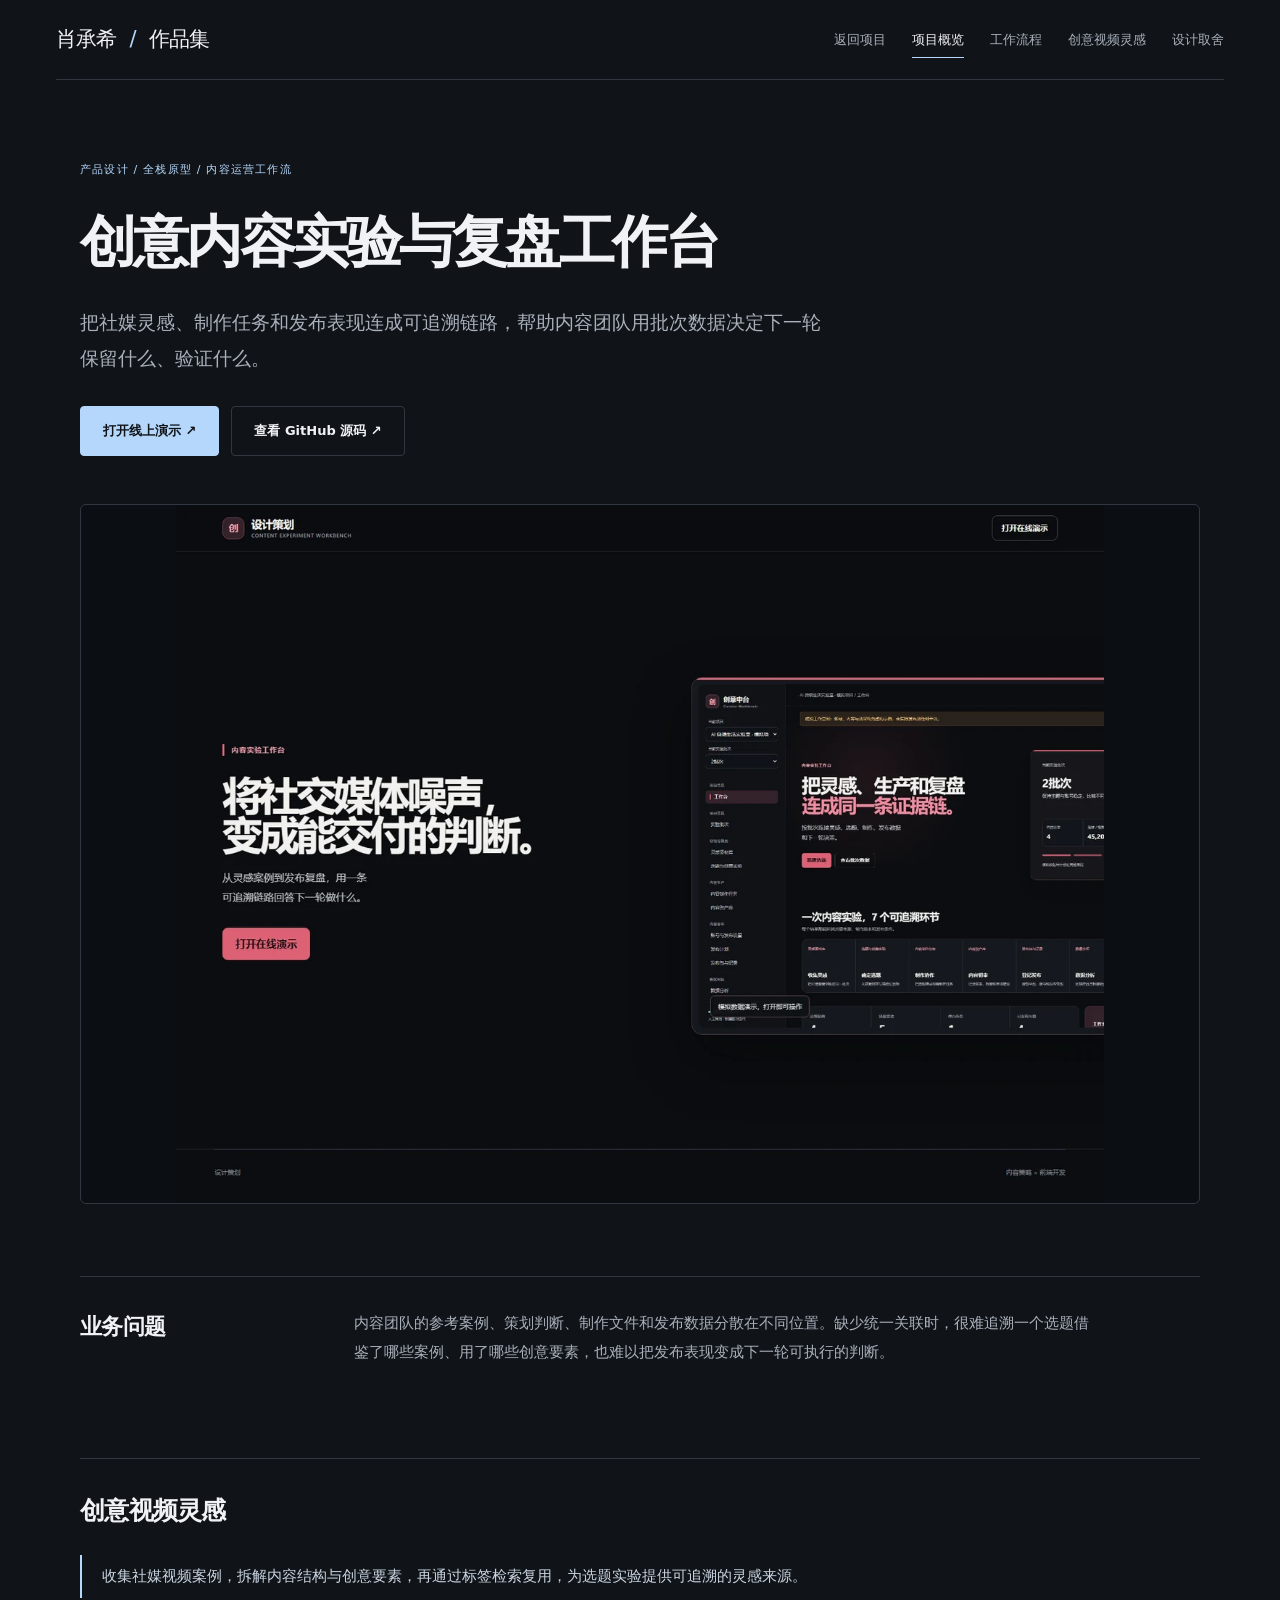
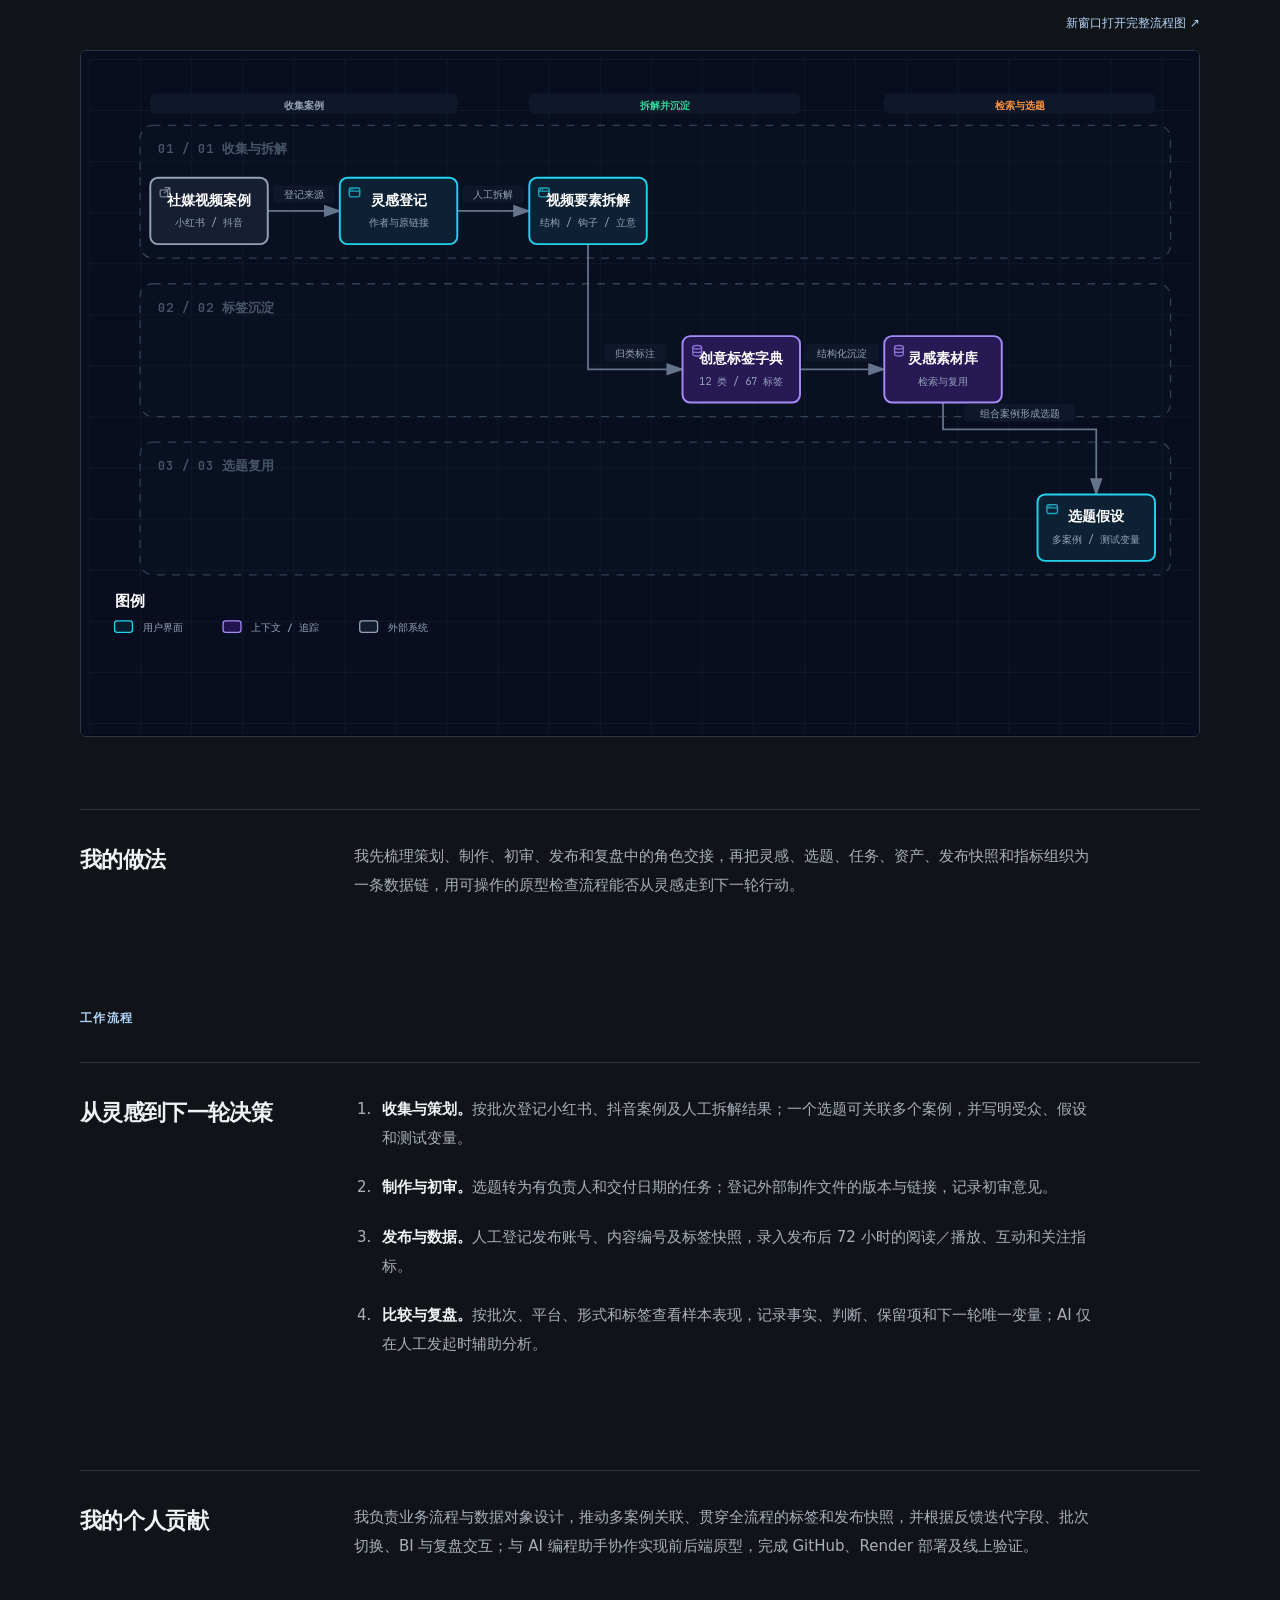
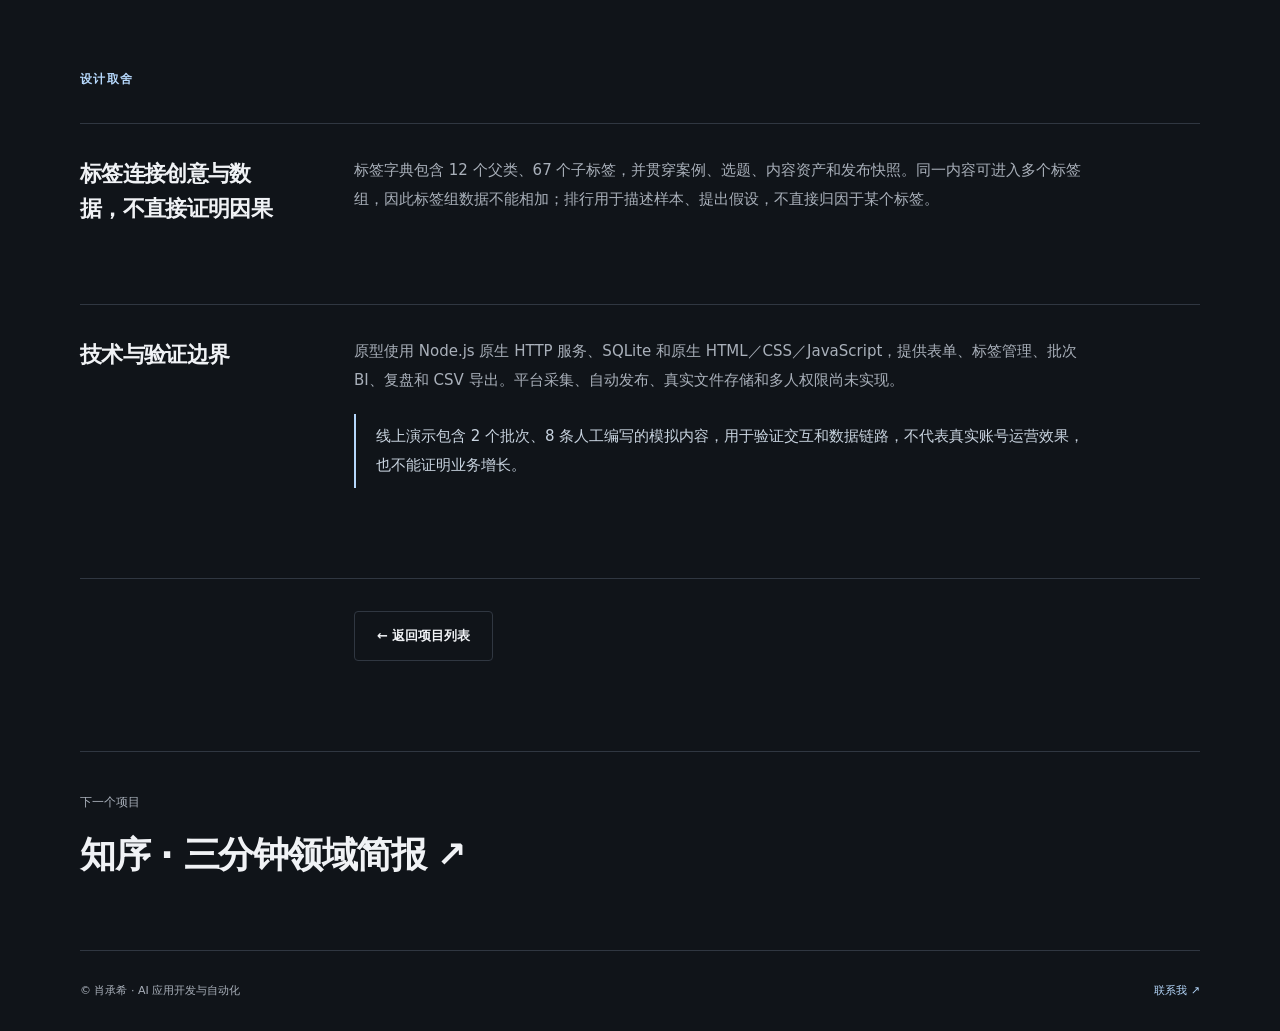
==== projects/creative-workbench.html @ 1be286d1 "Initial personal portfolio" ====
<!doctype html>
<html lang="zh-CN">
  <head>
    <meta charset="utf-8">
    <meta name="viewport" content="width=device-width, initial-scale=1">
    <meta name="robots" content="noindex,nofollow">
    <meta name="theme-color" content="#101419">
    <link rel="icon" href="data:,">
    <meta name="description" content="创意内容实验与复盘工作台：将灵感、选题、制作、发布表现和下一轮行动串成可追溯的内容工作流。">
    <title>创意内容实验与复盘工作台 · 肖承希</title>
    <link rel="stylesheet" href="../styles.css">
  </head>
  <body>
    <a class="skip-link" href="#overview">跳转到项目内容</a>
    <div class="page-shell signal-detail-shell">
      <header class="identity detail-identity">
        <div>
          <p class="detail-brand"><a href="../index.html">肖承希 <span aria-hidden="true">/</span> 作品集</a></p>
          <h2>AI 应用开发 / AI 自动化</h2>
          <p class="identity-intro">把 AI 能力接进真实工作流，<br>让信息整理、分析与交付更可靠。</p>
          <nav class="section-nav" aria-label="项目导航">
            <a href="../index.html#projects"><span class="nav-line"></span><span>返回项目</span></a>
            <a href="#overview" class="active"><span class="nav-line"></span><span>项目概览</span></a>
            <a href="#workflow"><span class="nav-line"></span><span>工作流程</span></a>
            <a href="#framework"><span class="nav-line"></span><span>创意视频灵感</span></a>
            <a href="#decisions"><span class="nav-line"></span><span>设计取舍</span></a>
          </nav>
        </div>
        <div class="social-links" aria-label="项目外部链接">
          <a href="https://creative-workbench-2lh9.onrender.com/app#tags" target="_blank" rel="noopener noreferrer">线上演示 ↗</a>
          <a href="https://github.com/ki22sh0tl-lang/creative-workbench" target="_blank" rel="noopener noreferrer">GitHub ↗</a>
        </div>
      </header>

      <main>
        <section id="overview" class="content-section" aria-labelledby="overview-title">
          <p class="detail-overline">产品设计 / 全栈原型 / 内容运营工作流</p>
          <h1 class="detail-title" id="overview-title">创意内容实验与复盘工作台</h1>
          <p class="detail-lead">把社媒灵感、制作任务和发布表现连成可追溯链路，帮助内容团队用批次数据决定下一轮保留什么、验证什么。</p>
          <div class="detail-actions">
            <a class="button-link primary" href="https://creative-workbench-2lh9.onrender.com/app#tags" target="_blank" rel="noopener noreferrer">打开线上演示 ↗</a>
            <a class="button-link" href="https://github.com/ki22sh0tl-lang/creative-workbench" target="_blank" rel="noopener noreferrer">查看 GitHub 源码 ↗</a>
          </div>
          <img fetchpriority="high" class="detail-hero-image" src="../assets/creative-workbench-home-1280.webp" srcset="../assets/creative-workbench-home-640.webp 640w, ../assets/creative-workbench-home-1280.webp 1280w" sizes="(max-width: 1199px) 90vw, 1120px" alt="创意内容实验与复盘工作台项目介绍首页截图" width="1440" height="1083">
          <div class="detail-section">
            <h2 class="case-heading">业务问题</h2>
            <p>内容团队的参考案例、策划判断、制作文件和发布数据分散在不同位置。缺少统一关联时，很难追溯一个选题借鉴了哪些案例、用了哪些创意要素，也难以把发布表现变成下一轮可执行的判断。</p>
          </div>
          <section id="framework" class="content-section architecture-section" aria-labelledby="framework-title">
            <h2 class="case-heading" id="framework-title">创意视频灵感</h2>
            <p class="detail-note">收集社媒视频案例，拆解内容结构与创意要素，再通过标签检索复用，为选题实验提供可追溯的灵感来源。</p>
            <p class="architecture-open"><a href="../assets/creative-video-inspiration.html?theme=dark" target="_blank" rel="noopener noreferrer">新窗口打开完整流程图 ↗</a></p>
            <p class="diagram-hint">左右滑动查看图中细节，也可打开完整图。</p>
            <div tabindex="0" role="region" aria-label="可横向滚动的项目架构图" class="architecture-frame">
              <iframe src="../assets/creative-video-inspiration.html?embed=1&amp;theme=dark" title="创意视频灵感从案例收集到选题假设的工作流程图" loading="lazy" allowfullscreen></iframe>
            </div>
          </section>
          <div class="detail-section">
            <h2 class="case-heading">我的做法</h2>
            <p>我先梳理策划、制作、初审、发布和复盘中的角色交接，再把灵感、选题、任务、资产、发布快照和指标组织为一条数据链，用可操作的原型检查流程能否从灵感走到下一轮行动。</p>
          </div>
        </section>

        <section id="workflow" class="content-section" aria-labelledby="workflow-title">
          <h2 class="mobile-heading" id="workflow-title">工作流程</h2>
          <div class="detail-section">
            <h3>从灵感到下一轮决策</h3>
            <ol>
              <li><strong>收集与策划。</strong>按批次登记小红书、抖音案例及人工拆解结果；一个选题可关联多个案例，并写明受众、假设和测试变量。</li>
              <li><strong>制作与初审。</strong>选题转为有负责人和交付日期的任务；登记外部制作文件的版本与链接，记录初审意见。</li>
              <li><strong>发布与数据。</strong>人工登记发布账号、内容编号及标签快照，录入发布后 72 小时的阅读／播放、互动和关注指标。</li>
              <li><strong>比较与复盘。</strong>按批次、平台、形式和标签查看样本表现，记录事实、判断、保留项和下一轮唯一变量；AI 仅在人工发起时辅助分析。</li>
            </ol>
          </div>
          <div class="detail-section">
            <h3>我的个人贡献</h3>
            <p>我负责业务流程与数据对象设计，推动多案例关联、贯穿全流程的标签和发布快照，并根据反馈迭代字段、批次切换、BI 与复盘交互；与 AI 编程助手协作实现前后端原型，完成 GitHub、Render 部署及线上验证。</p>
          </div>
        </section>

        <section id="decisions" class="content-section" aria-labelledby="decisions-title">
          <h2 class="mobile-heading" id="decisions-title">设计取舍</h2>
          <div class="detail-section">
            <h3>标签连接创意与数据，不直接证明因果</h3>
            <p>标签字典包含 12 个父类、67 个子标签，并贯穿案例、选题、内容资产和发布快照。同一内容可进入多个标签组，因此标签组数据不能相加；排行用于描述样本、提出假设，不直接归因于某个标签。</p>
          </div>
          <div class="detail-section">
            <h3>技术与验证边界</h3>
            <p>原型使用 Node.js 原生 HTTP 服务、SQLite 和原生 HTML／CSS／JavaScript，提供表单、标签管理、批次 BI、复盘和 CSV 导出。平台采集、自动发布、真实文件存储和多人权限尚未实现。</p>
            <p class="detail-note">线上演示包含 2 个批次、8 条人工编写的模拟内容，用于验证交互和数据链路，不代表真实账号运营效果，也不能证明业务增长。</p>
          </div>
          <div class="detail-section">
            <a class="button-link" href="../index.html#projects">← 返回项目列表</a>
          </div>
        </section>

        <nav class="case-next" aria-label="继续浏览项目"><a href="zhixu.html"><span>下一个项目</span><strong>知序 · 三分钟领域简报 ↗</strong></a></nav>
        <footer class="site-footer"><p>© 肖承希 · AI 应用开发与自动化</p><a href="mailto:2530223804@qq.com">联系我 ↗</a></footer>
      </main>
    </div>
    <script src="../script.js" defer></script>
  </body>
</html>
---- styles.css ----
:root{color-scheme:dark;--bg:#101419;--surface:#191f27;--text:#a9b0ba;--heading:#f0f2f5;--accent:#b5d7fb;--line:#303741;--ease:cubic-bezier(.22,1,.36,1)}
*{box-sizing:border-box}
html{scroll-behavior:smooth;scroll-padding-top:110px}
body{margin:0;background:var(--bg);color:var(--text);font-family:"Segoe UI","Microsoft YaHei",system-ui,sans-serif;font-size:16px;line-height:1.8;-webkit-font-smoothing:antialiased}
body::before{content:"";position:fixed;inset:0;z-index:4;pointer-events:none;opacity:0;background:radial-gradient(560px circle at var(--pointer-x,-1000px) var(--pointer-y,-1000px),rgb(113 175 243 / .07),transparent 75%);transition:opacity .4s}
body.pointer-glow-active::before{opacity:1}
::selection{background:var(--accent);color:var(--bg)}
a{color:inherit;text-decoration:none}
a,button{-webkit-tap-highlight-color:rgb(181 215 251 / .15);touch-action:manipulation}
button{font:inherit}
a:focus-visible,button:focus-visible{outline:2px solid var(--accent);outline-offset:6px}
a:hover{color:var(--heading)}
button:active,.button-link:active{transform:translateY(2px)}
img{display:block;max-width:100%;height:auto}
h1,h2,h3,p{margin-top:0}
h1,h2,h3,strong{color:var(--heading)}
h1,h2,h3{font-weight:600;text-wrap:balance}
.skip-link{position:fixed;top:-80px;left:24px;z-index:100;padding:10px 18px;background:var(--accent);color:var(--bg)}
.skip-link:focus{top:12px}
.site-header,.home-main,.home-footer,.page-shell{width:min(100% - 112px,1360px);margin-inline:auto}
.site-header{height:80px;display:flex;align-items:center;justify-content:space-between;gap:32px;border-bottom:1px solid var(--line)}
.brand{display:flex;gap:16px;align-items:center;color:var(--heading);font-size:17px;font-weight:600;letter-spacing:.05em}
.brand-mark{font-size:32px;font-weight:700;letter-spacing:-.09em;color:var(--accent)}
.section-nav{display:flex;gap:32px;align-items:center}
.section-nav a{position:relative;padding:10px 0;color:var(--text);font-size:13px;white-space:nowrap}
.section-nav a::after{content:"";position:absolute;bottom:3px;left:0;width:100%;height:1px;background:var(--accent);transform:scaleX(0);transform-origin:left;transition:transform .3s var(--ease)}
.section-nav a:hover,.section-nav a.active{color:var(--heading)}
.section-nav a:hover::after,.section-nav a.active::after{transform:scaleX(1)}
.header-contact{color:var(--heading);font-size:13px}
.header-contact span{margin-left:22px;color:var(--accent)}
.hero{position:relative;display:grid;grid-template-columns:1.3fr 1fr;gap:36px;align-items:center;min-height:700px;padding:94px 0 106px}
.hero-copy{position:relative;z-index:2}
.eyebrow,.section-kicker{font-family:"Segoe UI",system-ui,sans-serif;color:var(--accent);font-size:11px;font-weight:600;letter-spacing:.17em;margin:0 0 28px}
.hero h1{font-size:clamp(45px,5.2vw,77px);letter-spacing:-.065em;line-height:1.24;margin:0 0 28px;white-space:nowrap}
.hero h1 span{display:block;color:var(--accent);font-size:clamp(22px,2.2vw,30px);line-height:1.5;letter-spacing:-.035em;margin-top:16px}
.hero-education{font-size:14px;line-height:1.8;margin-bottom:16px}
.editorial-section>div:first-child>p{font-size:15px;line-height:1.8;max-width:340px}
.hero-intro{max-width:520px;font-size:16px;line-height:1.85;margin-bottom:30px}
.button-link{display:inline-flex;align-items:center;justify-content:center;gap:38px;min-height:50px;padding:12px 22px;border:1px solid var(--line);border-radius:4px;color:var(--heading);font-size:13px;font-weight:600;transition:background .25s,border-color .25s,transform .25s}
.button-link:hover{border-color:var(--accent);background:rgb(181 215 251 / .05);color:var(--heading)}
.button-link.primary{background:var(--accent);border-color:var(--accent);color:#101419}
.button-link.primary:hover{background:#d2e7ff;border-color:#d2e7ff;color:#101419}
.hero-showcase{position:relative;height:450px;perspective:1400px}
.hero-screen{position:absolute;display:block;border:1px solid #43505f;border-radius:6px;background:#111820;overflow:hidden;box-shadow:0 25px 65px #03070b66;transition:transform .65s var(--ease),border-color .3s}
.hero-screen img{width:100%;aspect-ratio:16/10;object-fit:cover}
.screen-caption{display:flex;justify-content:space-between;align-items:center;padding:9px 13px;font-size:9px;letter-spacing:.13em;color:#bbc6d3;background:#1b232e;border-bottom:1px solid #303c4d}
.hero-screen-back{width:84%;top:5%;right:0;transform:rotate(5deg);opacity:.85}
.hero-screen-front{width:92%;top:33%;left:-5%;transform:rotate(-6deg)}
.hero-screen:hover{transform:rotate(0) translateY(-8px);border-color:var(--accent);z-index:2;opacity:1}
.work-section{padding:66px 0 120px;border-top:1px solid var(--line)}
.section-heading{margin-bottom:56px}
.section-heading .section-kicker{margin-bottom:20px}
.section-heading h2,.editorial-section h2{font-size:clamp(32px,3.4vw,48px);line-height:1.4;letter-spacing:-.055em;margin-bottom:18px}
.section-heading>p:last-child{font-size:14px;max-width:560px;margin-bottom:0}
.work-item{display:grid;grid-template-columns:minmax(0,1.25fr) minmax(0,1fr);gap:68px;align-items:center;margin-bottom:100px}
.work-item:last-child{margin-bottom:0}
.work-image{position:relative;display:grid;align-items:center;overflow:hidden;aspect-ratio:auto;border:0;border-radius:6px;padding:16px;background:transparent}
.work-image img{width:100%;border:1px solid #47536a;border-radius:4px;box-shadow:none;transition:transform .8s var(--ease)}
.work-image:hover img,.work-image:focus-visible img{transform:scale(1.035) translateY(-5px)}
.creative-image{background:transparent}
.creative-image img{border-color:#414650}
.image-action{position:absolute;right:22px;bottom:20px;background:var(--heading);color:var(--bg);border-radius:4px;font-size:11px;font-weight:600;padding:8px 12px;opacity:0;transform:translateY(8px);transition:opacity .3s,transform .3s}
.work-image:hover .image-action,.work-image:focus-visible .image-action{opacity:1;transform:translateY(0)}
.work-category{font-size:11px;letter-spacing:.1em;margin:0 0 20px;color:var(--text)}
.work-copy h3{font-size:42px;line-height:1.25;letter-spacing:-.045em;margin:0 0 24px}
.work-copy h3 span{display:block;font-size:26px;line-height:1.4;margin-top:8px;letter-spacing:-.025em}
.work-copy>p:not(.work-category):not(.work-description){color:var(--heading);font-size:17px;line-height:1.7;margin-bottom:12px}
.work-description{font-size:15px;line-height:1.95;max-width:430px}
.tags{list-style:none;display:flex;flex-wrap:wrap;gap:8px;margin:24px 0 0;padding:0}
.tags li{padding:4px 10px;font-size:10px;color:#c2cbd7;border:1px solid #37414e;border-radius:4px;line-height:1.7}
.work-actions{display:flex;align-items:center;flex-wrap:wrap;gap:16px 22px;margin-top:30px;font-size:14px}
.work-actions>a{min-height:44px;display:inline-flex;align-items:center}
.text-link{color:var(--accent);gap:20px;border-bottom:1px solid #7396ba}
.work-actions a:hover{color:var(--accent)}
.text-link span{display:inline-block;transition:transform .3s}
.text-link:hover span{transform:translate(3px,-3px)}
.work-item-reverse{grid-template-columns:minmax(0,1fr) minmax(0,1.25fr)}
.work-item-reverse .work-image{grid-column:2;grid-row:1}
.work-item-reverse .work-copy{grid-column:1;grid-row:1}
.editorial-section{display:grid;grid-template-columns:1fr 1.25fr;gap:90px;border-top:1px solid var(--line);padding:100px 0}
.editorial-section .section-kicker{margin-bottom:24px}
.about-copy>p{font-size:15px;line-height:1.95;margin-bottom:20px}
.about-copy .about-lead{font-size:23px;line-height:1.8;color:var(--heading);letter-spacing:-.03em;margin-bottom:30px}
.profile-facts{margin:40px 0 0;font-size:12px}
.profile-facts>div{display:grid;grid-template-columns:100px 1fr;gap:20px;padding:15px 0;border-top:1px solid var(--line)}
.profile-facts dt{color:var(--text)}
.profile-facts dd{color:var(--heading);margin:0}
.experience-list{padding:0;margin:0;list-style:none}
.experience-list>li+li{margin-top:42px;padding-top:42px;border-top:1px solid var(--line)}
.entry-date{font-family:Consolas,monospace;color:var(--accent);font-size:11px;margin-bottom:20px;letter-spacing:.04em}
.experience-list h3{font-size:26px;margin-bottom:0;letter-spacing:-.03em}
.experience-list .company{color:var(--heading);font-size:13px;margin:4px 0 20px}
.experience-list p:not(.company):not(.entry-date){font-size:15px;line-height:1.95;max-width:560px}
.contact-section{border-top:1px solid var(--line);padding:96px 0 104px}
.contact-section h2{font-size:clamp(42px,5.8vw,80px);letter-spacing:-.06em;line-height:1.25;margin:0 0 40px}
.contact-row{display:flex;align-items:center;gap:24px;flex-wrap:wrap}
.contact-email{font-size:clamp(18px,2.3vw,30px);color:var(--accent);letter-spacing:-.04em;border-bottom:1px solid #567392;padding-bottom:7px}
.contact-email span{display:inline-block;margin-left:30px;transition:transform .3s}
.contact-email:hover span{transform:translate(4px,-4px)}
.copy-email{border:1px solid var(--line);background:transparent;color:var(--text);font-size:13px;padding:11px 16px;border-radius:4px;cursor:pointer;transition:color .2s,border-color .2s}
.copy-email:hover{color:var(--heading);border-color:var(--accent)}
.copy-status{font-size:12px;color:var(--accent)}
.home-footer{display:flex;align-items:center;gap:26px;border-top:1px solid var(--line);padding:26px 0 34px;font-size:11px}
.home-footer>p{margin:0;flex:1}
.home-footer>a{white-space:nowrap}
.reveal-ready{opacity:0;transform:translateY(24px);transition:opacity .8s var(--ease),transform .8s var(--ease)}
.reveal-ready.is-visible{opacity:1;transform:translateY(0)}
/* Case studies share the same typography and an expanded reading canvas. */
.signal-detail-shell{max-width:1240px}
.detail-identity{position:sticky;top:0;z-index:8;display:flex;align-items:center;justify-content:space-between;min-height:80px;border-bottom:1px solid var(--line);background:var(--bg);gap:32px}
.detail-identity>div{display:contents}
.detail-identity .detail-brand{font-size:21px;letter-spacing:-.05em;line-height:1.2;margin:0;white-space:nowrap}
.detail-identity h2,.detail-identity .identity-intro,.detail-identity .social-links,.nav-line{display:none}
.detail-identity .section-nav{gap:26px}
.signal-detail-shell>main{padding:80px 0 0;max-width:1120px;margin:auto}
.content-section{scroll-margin-top:114px;margin-bottom:90px}
.detail-overline{font-size:11px;letter-spacing:.11em;color:var(--accent);margin:0 0 25px}
.detail-title{font-size:clamp(36px,4.4vw,62px);line-height:1.3;letter-spacing:-.05em;max-width:1040px;margin-bottom:26px}
.detail-lead{font-size:19px;line-height:1.9;max-width:750px;margin-bottom:30px}
.detail-actions{display:flex;gap:12px;flex-wrap:wrap;margin-bottom:48px}
.detail-hero-image{width:100%;max-height:700px;object-fit:contain;background:#0b0e13;border:1px solid var(--line);border-radius:6px}
.detail-section{display:grid;grid-template-columns:220px minmax(0,1fr);gap:0 54px;margin-top:72px;padding-top:32px;border-top:1px solid var(--line)}
.detail-section h3{grid-column:1;grid-row:1/span 8;font-size:22px;line-height:1.6;margin:0;letter-spacing:-.03em}
.detail-section>p,.detail-section>ol,.detail-section>ul{grid-column:2;max-width:740px;margin:0 0 18px;font-size:15px;line-height:1.95}
.detail-section ol{list-style:decimal;padding-left:22px}
.detail-section li{padding-left:6px;margin-bottom:20px}
.detail-section>.button-link{grid-column:2;justify-self:start}
.detail-note{border-left:2px solid var(--accent);padding:8px 0 8px 20px;color:#c9d4e0}
.mobile-heading{font-size:12px;letter-spacing:.11em;color:var(--accent);margin-bottom:32px}
.content-section>.mobile-heading+.detail-section{margin-top:0}
.architecture-section.content-section{margin:72px 0 0;padding-top:32px;border-top:1px solid var(--line)}
.architecture-section h3{color:var(--heading);font-size:25px;letter-spacing:-.03em;margin-bottom:24px}
.architecture-section>.detail-note{max-width:740px;font-size:15px}
.architecture-open{font-size:12px;text-align:right;margin-bottom:16px}
.architecture-open a{color:var(--accent)}
.architecture-frame{aspect-ratio:1240/760;border:1px solid var(--line);border-radius:6px;background:#020617;overflow:hidden}
.signal-architecture-frame{aspect-ratio:1240/560}
.zhixu-workflow-frame{aspect-ratio:1098/528}
.architecture-frame iframe{display:block;width:100%;height:100%;border:0}
.site-footer{padding:30px 0;border-top:1px solid var(--line);font-size:11px;color:var(--text)}
.site-footer p{max-width:720px;margin:0}
.site-footer a{color:var(--accent)}
.detail-brand{color:var(--heading)}
.detail-brand span{color:var(--accent);margin:0 8px}
.site-footer{display:flex;justify-content:space-between;gap:24px}
.case-next{margin:0 0 68px;padding-top:40px;border-top:1px solid var(--line)}
.case-next a{display:flex;flex-direction:column;align-items:flex-start;gap:14px}
.case-next span{font-size:12px;color:var(--text)}
.case-next strong{font-size:clamp(23px,3vw,36px);line-height:1.5;letter-spacing:-.04em;transition:color .2s}
.case-next a:hover strong{color:var(--accent)}
.case-heading{grid-column:1;grid-row:1/span 8;font-size:22px;line-height:1.6;margin:0;letter-spacing:-.03em}
.architecture-section .case-heading{font-size:25px;margin-bottom:24px}
.diagram-hint{display:none}
.architecture-frame:focus-visible{outline:2px solid var(--accent);outline-offset:5px}
@media(max-width:599px){.case-heading{font-size:21px;margin-bottom:18px}.architecture-section .case-heading{font-size:22px}.diagram-hint{display:block;font-size:12px;margin:0 0 14px}.architecture-frame{aspect-ratio:auto;height:492px;overflow:auto}.signal-architecture-frame{height:365px}.architecture-frame iframe{width:800px;max-width:none}.site-footer a{white-space:nowrap}}
@media(min-width:1024px) and (prefers-reduced-motion:no-preference){.hero-copy{animation:hero-arrive .9s var(--ease) both}.hero-showcase{animation:hero-arrive 1.2s .12s var(--ease) both}}
@keyframes hero-arrive{from{opacity:0;translate:0 24px}to{opacity:1;translate:0 0}}
@media(max-width:1199px){.site-header,.home-main,.home-footer,.page-shell{width:calc(100% - 72px)}.hero{min-height:630px;gap:18px}.hero h1{font-size:5.4vw}.hero-showcase{height:360px}.work-item{gap:40px}.work-image{padding:10px}.work-copy h3{font-size:34px}.work-copy h3 span{font-size:23px}.editorial-section{gap:54px}.detail-identity .section-nav{gap:20px}}
@media(max-width:899px){.hero{grid-template-columns:1fr;min-height:auto;padding:76px 0 60px;gap:40px}.hero h1{font-size:clamp(46px,8vw,70px)}.hero-intro{max-width:610px}.hero-showcase{width:min(600px,85%);justify-self:center;height:420px;margin-top:10px}.hero-screen-front{width:86%;left:-3%}.hero-screen-back{width:75%}.work-item,.work-item-reverse{grid-template-columns:1fr;gap:30px;margin-bottom:72px}.work-item-reverse .work-image,.work-item-reverse .work-copy{grid-column:auto;grid-row:auto}.work-image{aspect-ratio:auto;padding:0}.work-image img{max-height:100%;object-fit:contain}.work-copy{max-width:640px}.work-copy h3{font-size:38px}.work-copy h3 span{font-size:26px}.work-copy h3 a{display:block}.work-description{max-width:600px}.editorial-section{grid-template-columns:1fr;gap:28px;padding:70px 0}.editorial-section h2 br{display:none}.detail-identity{flex-wrap:wrap;gap:0;padding-top:18px}.detail-identity .detail-brand{width:100%;font-size:18px;margin-bottom:8px}.detail-identity .section-nav{width:100%;justify-content:space-between;gap:18px;overflow:auto;padding-bottom:10px}.detail-identity .section-nav a{font-size:11px}.signal-detail-shell>main{padding-top:54px}.detail-section{grid-template-columns:160px 1fr;gap:0 30px}.home-footer{flex-wrap:wrap;gap:14px 24px}.home-footer p{flex-basis:55%}}
@media(max-width:599px){.site-header,.home-main,.home-footer,.page-shell{width:calc(100% - 40px)}.site-header{height:76px;gap:16px}.brand{font-size:14px;gap:8px}.brand-mark{font-size:25px}.site-header .section-nav{gap:18px}.site-header .section-nav a{font-size:13px}.header-contact{display:none}.hero{padding:54px 0 48px;gap:30px}.eyebrow{font-size:9px;letter-spacing:.12em;margin-bottom:25px}.hero h1{font-size:clamp(34px,7.6vw,46px);letter-spacing:-.05em;line-height:1.4;margin-bottom:24px}.hero-intro{font-size:15px;line-height:1.85}.hero-intro br{display:none}.button-link{font-size:14px;min-height:48px;padding:12px 18px;gap:24px}.hero-showcase{width:94%;height:300px;margin-top:8px}.hero-screen-back{width:75%;top:0}.hero-screen-front{width:89%;top:31%;left:0}.screen-caption{font-size:8px;padding:7px 10px}.work-section{padding:48px 0 64px}.section-heading{margin-bottom:32px}.section-kicker{font-size:9px;margin-bottom:18px}.section-heading h2,.editorial-section h2{font-size:30px;line-height:1.4}.section-heading>p:last-child{font-size:13px;line-height:1.9}.work-item{gap:26px;margin-bottom:58px}.work-image{aspect-ratio:auto;padding:0}.work-copy h3{font-size:33px;margin-bottom:18px}.work-copy h3 span{font-size:23px}.work-category{font-size:10px;margin-bottom:13px}.work-copy>p:not(.work-category):not(.work-description){font-size:16px}.work-description{font-size:15px}.work-actions{gap:8px 18px;margin-top:23px;font-size:13px}.tags{margin-top:18px;gap:6px}.tags li{font-size:10px;padding:3px 8px}.editorial-section{padding:54px 0;gap:18px}.about-copy .about-lead{font-size:19px}.about-copy>p{font-size:15px}.profile-facts>div{grid-template-columns:75px 1fr;gap:12px;font-size:13px}.experience-list h3{font-size:23px}.contact-section{padding:58px 0 64px}.contact-section h2{font-size:42px;margin-bottom:28px}.contact-row{gap:20px}.contact-email{font-size:20px}.contact-email span{margin-left:14px}.home-footer{font-size:10px;padding:24px 0;gap:12px 20px}.home-footer p{flex-basis:100%;order:3}.home-footer>a:first-of-type{margin-left:auto}.detail-title{font-size:34px;line-height:1.4}.detail-lead{font-size:16px}.detail-overline{font-size:10px}.detail-actions{gap:10px;margin-bottom:30px}.detail-actions .button-link{gap:16px}.content-section{margin-bottom:58px}.detail-section{display:block;margin-top:44px;padding-top:24px}.detail-section h3{font-size:21px;margin-bottom:18px}.detail-section>p,.detail-section>ol{font-size:15px;line-height:1.95}.architecture-section.content-section{margin-top:44px;padding-top:24px}.architecture-section h3{font-size:22px}.architecture-section>.detail-note{font-size:13px}.architecture-open{font-size:11px}.architecture-frame{border-radius:4px}.site-footer{font-size:10px}.detail-identity .section-nav{gap:22px;justify-content:flex-start}}
@media(prefers-reduced-motion:reduce){html{scroll-behavior:auto}*,*::before,*::after{animation:none!important;transition:none!important}.reveal-ready{opacity:1;transform:none}}
@media(hover:none){.image-action{opacity:1;transform:none}}
@media(max-width:899px){.hero-showcase{height:auto;width:100%;max-width:600px;margin-top:0}.hero-screen-back{display:none}.hero-screen-front{position:relative;width:100%;inset:auto;transform:none;box-shadow:none}.hero-screen-front:hover{transform:translateY(-3px)}}
@media(max-width:599px){.hero{padding:44px 0;gap:32px}.hero h1{font-size:48px;line-height:1.15;white-space:normal;margin-bottom:20px}.hero h1 span{font-size:clamp(20px,5.5vw,25px);line-height:1.5;margin-top:14px}.hero-education{font-size:13px;max-width:100%;margin-bottom:16px}.screen-caption{font-size:10px;padding:9px 12px}.site-header .section-nav{gap:12px}.site-header .section-nav a{min-width:32px;min-height:44px;text-align:center}.section-heading>p:last-child{font-size:15px}.detail-identity .section-nav a{font-size:13px}.architecture-open{font-size:13px}.architecture-section>.detail-note{font-size:15px}}
@media(prefers-reduced-motion:reduce){body::before{display:none}}
@media(max-width:599px){.zhixu-workflow-frame{aspect-ratio:auto;height:405px}}
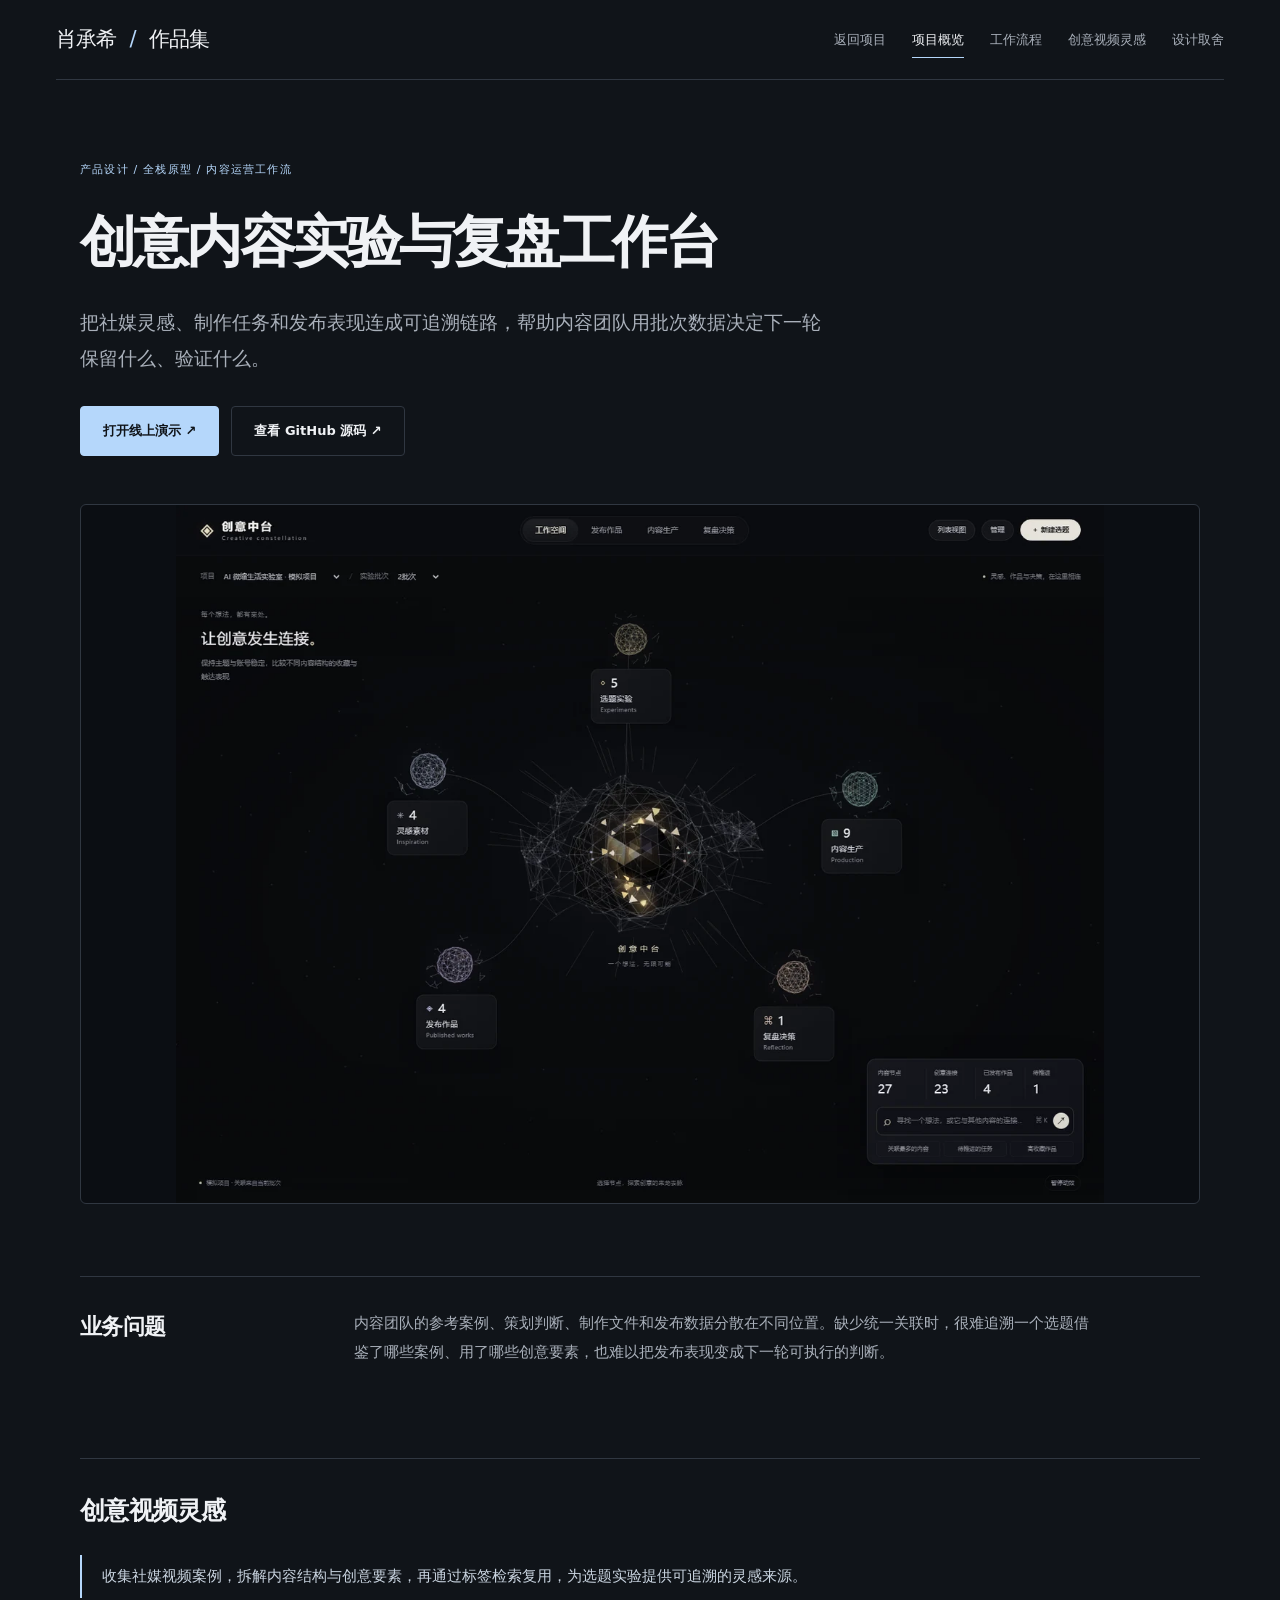
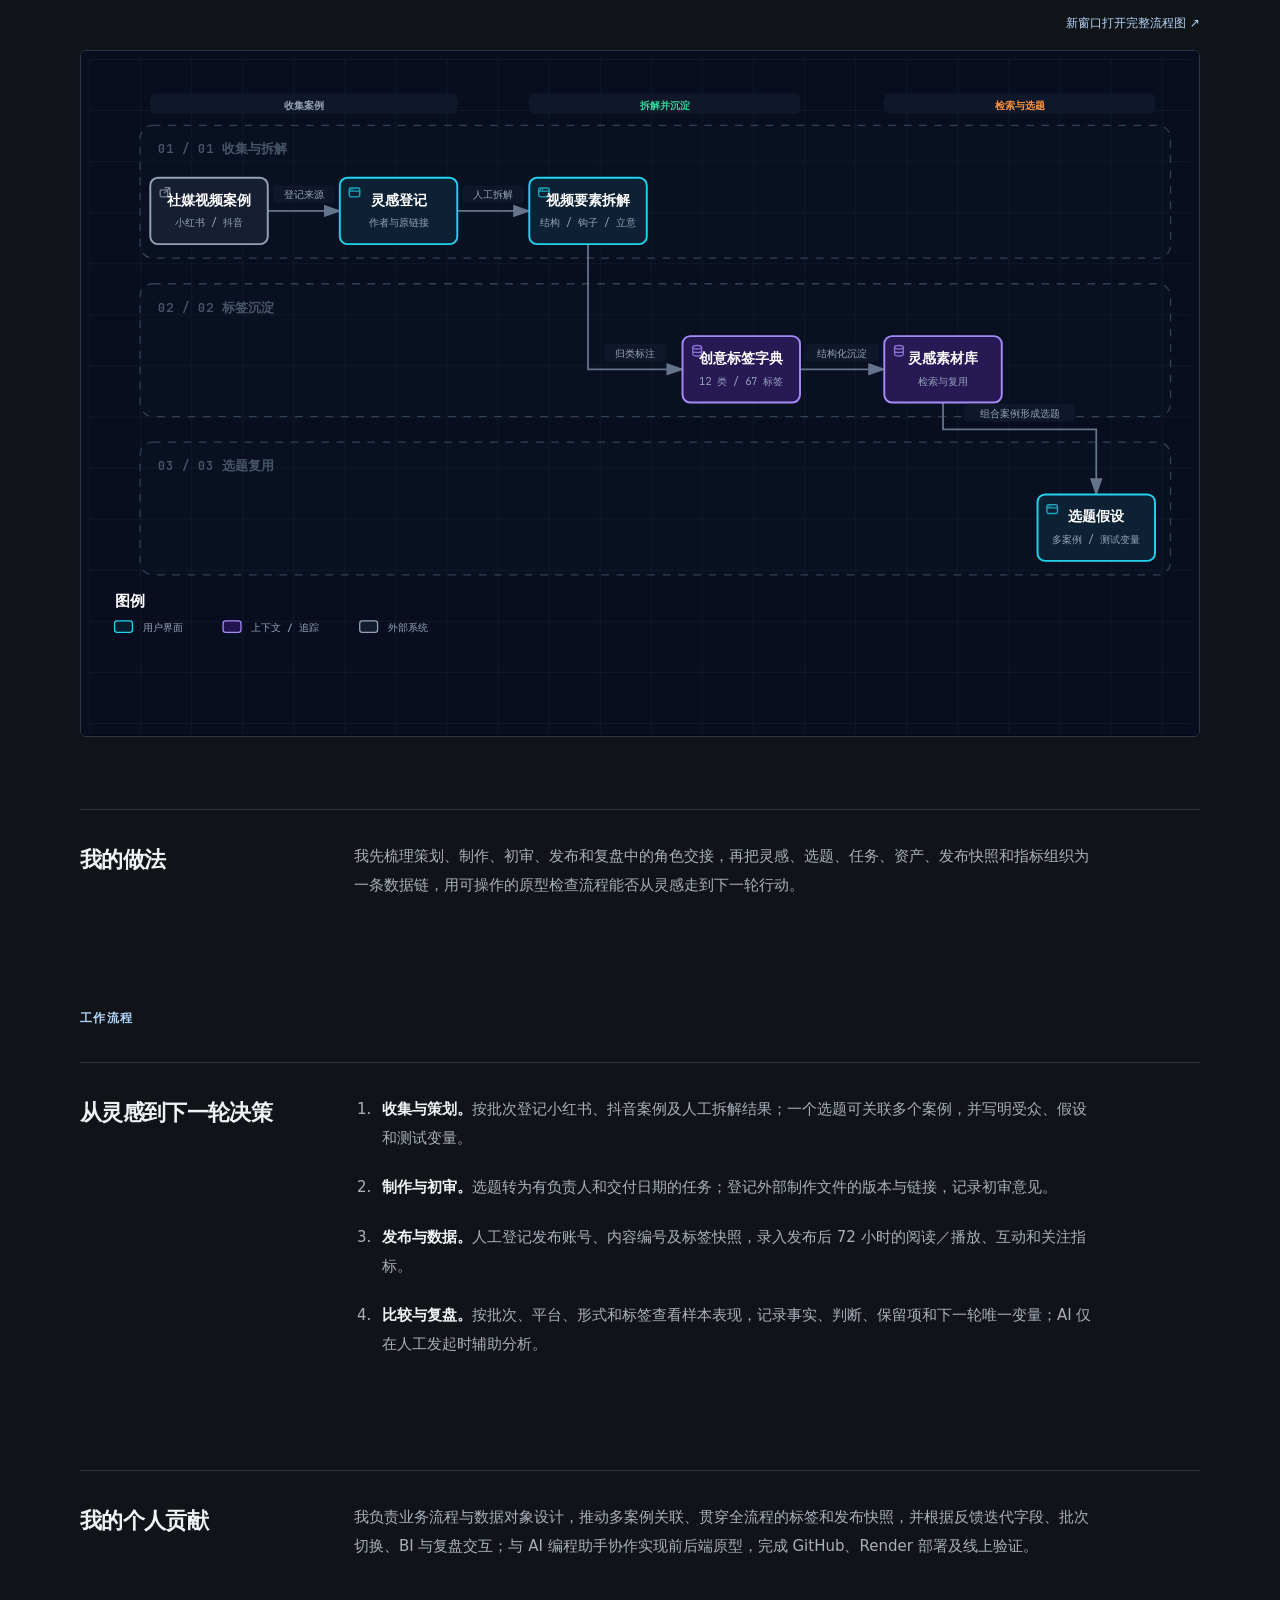
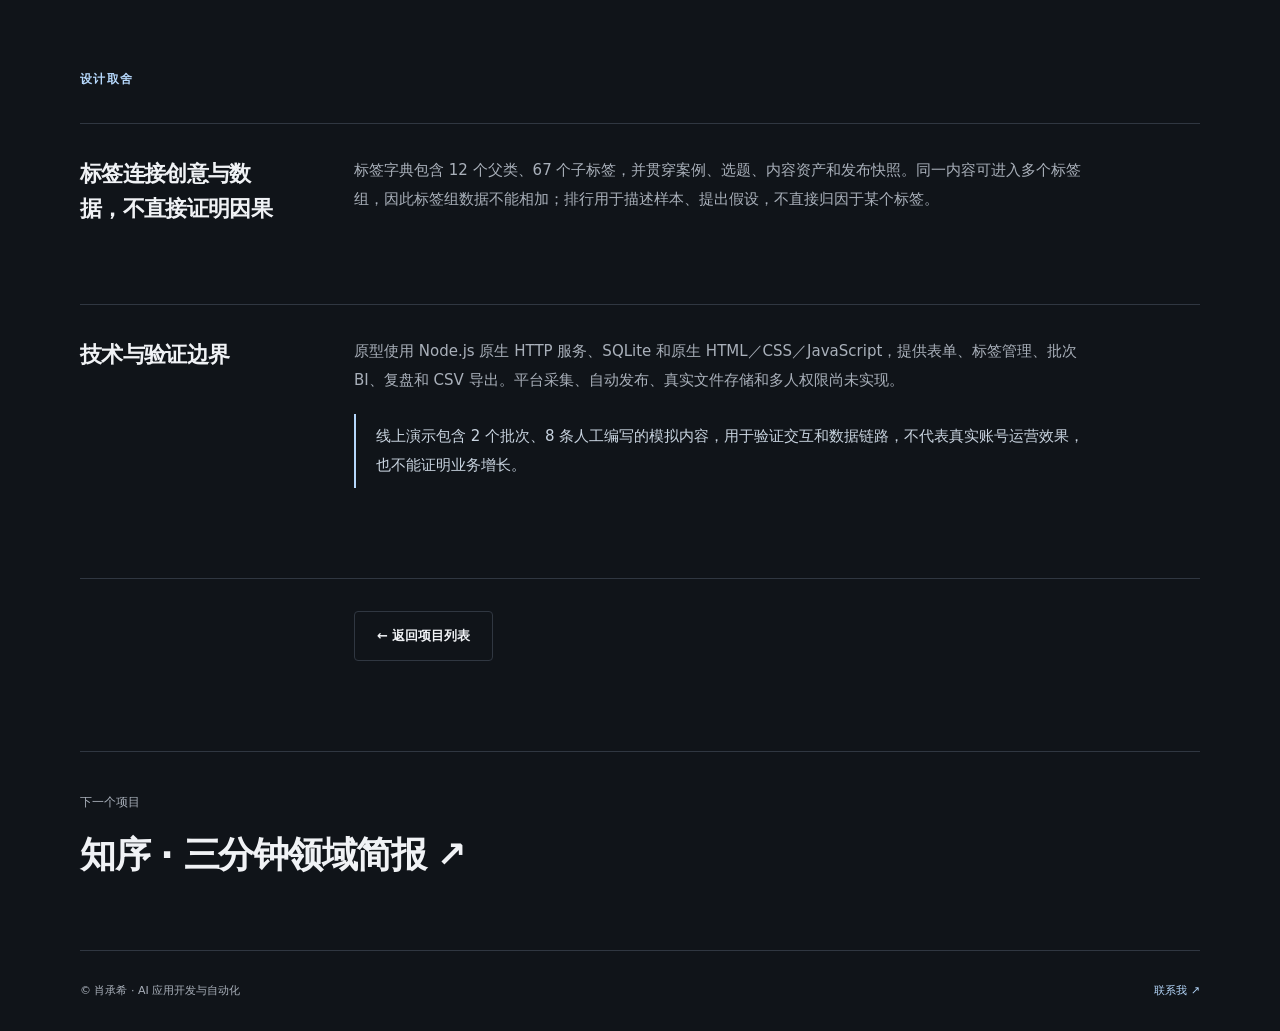
==== commit 5d235701: "Refresh Creative Workbench homepage previews" ====
--- a/projects/creative-workbench.html
+++ b/projects/creative-workbench.html
@@ -41,7 +41,7 @@
             <a class="button-link primary" href="https://creative-workbench-2lh9.onrender.com/app#tags" target="_blank" rel="noopener noreferrer">打开线上演示 ↗</a>
             <a class="button-link" href="https://github.com/ki22sh0tl-lang/creative-workbench" target="_blank" rel="noopener noreferrer">查看 GitHub 源码 ↗</a>
           </div>
-          <img fetchpriority="high" class="detail-hero-image" src="../assets/creative-workbench-home-1280.webp" srcset="../assets/creative-workbench-home-640.webp 640w, ../assets/creative-workbench-home-1280.webp 1280w" sizes="(max-width: 1199px) 90vw, 1120px" alt="创意内容实验与复盘工作台项目介绍首页截图" width="1440" height="1083">
+          <img fetchpriority="high" class="detail-hero-image" src="../assets/creative-workbench-home-20261019-1280.webp" srcset="../assets/creative-workbench-home-20261019-640.webp 640w, ../assets/creative-workbench-home-20261019-1280.webp 1280w" sizes="(max-width: 1199px) 90vw, 1120px" alt="创意中台新版首页，展示灵感、选题、内容生产和复盘之间的连接" width="1440" height="1083">
           <div class="detail-section">
             <h2 class="case-heading">业务问题</h2>
             <p>内容团队的参考案例、策划判断、制作文件和发布数据分散在不同位置。缺少统一关联时，很难追溯一个选题借鉴了哪些案例、用了哪些创意要素，也难以把发布表现变成下一轮可执行的判断。</p>
--- a/styles.css
+++ b/styles.css
@@ -136,6 +136,8 @@
 .architecture-frame{aspect-ratio:1240/760;border:1px solid var(--line);border-radius:6px;background:#020617;overflow:hidden}
 .signal-architecture-frame{aspect-ratio:1240/560}
 .zhixu-workflow-frame{aspect-ratio:1098/528}
+.prism-dataflow-frame{aspect-ratio:1080/520}
+.detail-title-subline{display:block;font-size:.72em;line-height:1.5;margin-top:8px}
 .architecture-frame iframe{display:block;width:100%;height:100%;border:0}
 .site-footer{padding:30px 0;border-top:1px solid var(--line);font-size:11px;color:var(--text)}
 .site-footer p{max-width:720px;margin:0}
@@ -164,3 +166,4 @@
 @media(max-width:599px){.hero{padding:44px 0;gap:32px}.hero h1{font-size:48px;line-height:1.15;white-space:normal;margin-bottom:20px}.hero h1 span{font-size:clamp(20px,5.5vw,25px);line-height:1.5;margin-top:14px}.hero-education{font-size:13px;max-width:100%;margin-bottom:16px}.screen-caption{font-size:10px;padding:9px 12px}.site-header .section-nav{gap:12px}.site-header .section-nav a{min-width:32px;min-height:44px;text-align:center}.section-heading>p:last-child{font-size:15px}.detail-identity .section-nav a{font-size:13px}.architecture-open{font-size:13px}.architecture-section>.detail-note{font-size:15px}}
 @media(prefers-reduced-motion:reduce){body::before{display:none}}
 @media(max-width:599px){.zhixu-workflow-frame{aspect-ratio:auto;height:405px}}
+@media(max-width:899px){.prism-dataflow-frame{aspect-ratio:auto;height:520px;overflow:auto}.prism-dataflow-frame iframe{width:1080px;max-width:none}}
